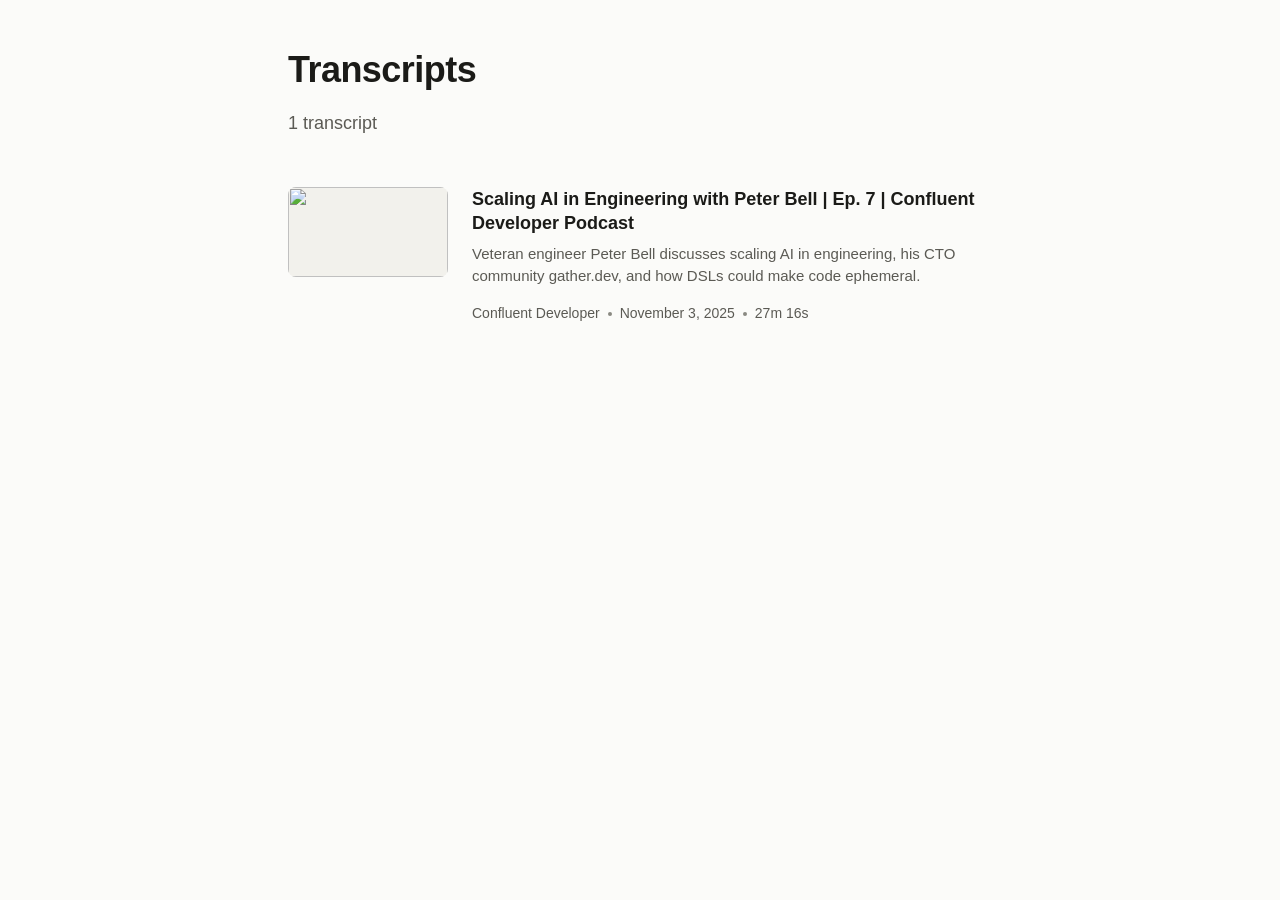
==== index.html @ d8737e91 "ytshare: publish 1 shared item(s)" ====
<!doctype html>
<html lang="en">
<head>
  <meta charset="utf-8">
  <meta name="viewport" content="width=device-width, initial-scale=1">
  <title>Transcripts</title>
  <meta name="robots" content="noindex">
  <link rel="stylesheet" href="assets/style.css">
</head>
<body>
  <main class="index-shell">
    <h1>Transcripts</h1>
    <p class="count-line">1 transcript</p>
      <ol class="library-list" role="list">
          <li class="library-item">
            <a class="thumb-link" href="t/VqaexziMnRw/" tabindex="-1" aria-hidden="true">
              <img src="https://i.ytimg.com/vi/VqaexziMnRw/mqdefault.jpg" alt="" width="320" height="180" >
            </a>
            <div>
              <h2><a href="t/VqaexziMnRw/">Scaling AI in Engineering with Peter Bell | Ep. 7 | Confluent Developer Podcast</a></h2>
                <p class="item-dek">Veteran engineer Peter Bell discusses scaling AI in engineering, his CTO community gather.dev, and how DSLs could make code ephemeral.</p>
              <p class="meta-line">
                <span>Confluent Developer</span>
                <span>November 3, 2025</span>
                <span>27m 16s</span>
              </p>
            </div>
          </li>
      </ol>
  </main>
</body>
</html>
---- assets/style.css ----
:root {
  color-scheme: light dark;
  --font-sans: -apple-system, BlinkMacSystemFont, "Segoe UI", "Noto Sans", Helvetica, Arial, sans-serif, "Apple Color Emoji", "Segoe UI Emoji";
  --text-title: clamp(1.625rem, 1.25rem + 1.5vw, 2.25rem);
  --text-dek: clamp(1.125rem, 1.05rem + 0.3vw, 1.25rem);
  --text-body: clamp(1.0625rem, 1rem + 0.25vw, 1.125rem);
  --text-quote: 1.1875rem;
  --text-h3: 1.125rem;
  --text-small: 0.875rem;
  --text-stamp: 0.8125rem;
  --leading-title: 1.2;
  --leading-body: 1.65;
  --leading-small: 1.45;
  --tracking-title: -0.015em;
  --space-1: 0.25rem;
  --space-2: 0.5rem;
  --space-3: 0.75rem;
  --space-4: 1rem;
  --space-5: 1.5rem;
  --space-6: 2rem;
  --space-7: 3rem;
  --space-section: clamp(2.5rem, 2rem + 2vw, 3.5rem);
  --measure: 40rem;
  --stamp-col: 4.5rem;
  --hang: 5.5rem;
  --rail-min: 22rem;
  --rail-max: 28rem;
  --col-gap: 3.5rem;
  --page-pad: clamp(1.25rem, 4vw, 2rem);
  --rail-top: 1.5rem;
  --scroll-offset: 5rem;
  --radius: 8px;
  --line-pad: 0.375rem 0.75rem;
  --bg: #FBFBF9;
  --surface: #F2F1EC;
  --ink-1: #1B1B18;
  --ink-2: #5B5A54;
  --ink-3: #8A8982;
  --rule: #E2E0DA;
  --accent: #2552B8;
  --accent-wash: #EAF0FB;
  --search-hit: #FBE7A1;
  --scrim: rgb(0 0 0 / 0.72);
  --scrim-strong: rgb(0 0 0 / 0.9);
  --on-scrim: #FFFFFF;
}

@media (max-width: 39.99rem) {
  :root { --hang: 0rem; }
}

@media (prefers-color-scheme: dark) {
  :root {
    --bg: #141413;
    --surface: #1E1E1C;
    --ink-1: #ECEBE6;
    --ink-2: #A3A29B;
    --ink-3: #6F6E68;
    --rule: #30302D;
    --accent: #8DB0F7;
    --accent-wash: #1B2537;
    --search-hit: #5C4B12;
  }
}

* { box-sizing: border-box; }

html {
  background: var(--bg);
  color: var(--ink-1);
  font-family: var(--font-sans);
  scroll-behavior: smooth;
}

@media (prefers-reduced-motion: reduce) {
  html { scroll-behavior: auto; }
  * { transition: none !important; }
}

body {
  margin: 0;
  font-size: var(--text-body);
  line-height: var(--leading-body);
}

a {
  color: var(--accent);
  text-decoration-thickness: 1px;
  text-underline-offset: 0.18em;
  text-decoration-color: color-mix(in srgb, var(--accent), transparent 60%);
}

a:hover { text-decoration-color: var(--accent); }

:focus-visible {
  outline: 2px solid var(--accent);
  outline-offset: 2px;
}

.sr {
  position: absolute;
  width: 1px;
  height: 1px;
  overflow: hidden;
  clip-path: inset(50%);
  white-space: nowrap;
}

.skip-link {
  position: absolute;
  left: var(--space-4);
  top: var(--space-4);
  z-index: 20;
  transform: translateY(-160%);
  background: var(--bg);
  padding: var(--space-2) var(--space-3);
  border: 1px solid var(--rule);
}

.skip-link:focus { transform: translateY(0); }

.site-bar {
  max-width: calc(77rem + 2 * var(--page-pad));
  margin: 0 auto;
  padding: var(--space-5) var(--page-pad) var(--space-6) calc(var(--page-pad) + var(--hang));
  font-size: var(--text-small);
}

.site-bar a {
  color: var(--ink-1);
  font-weight: 600;
  text-decoration: none;
}

.page-shell {
  display: grid;
  grid-template-areas: "head" "watch" "reading";
  grid-template-columns: minmax(0, 1fr);
  gap: var(--space-7);
  max-width: calc(77rem + 2 * var(--page-pad));
  margin: 0 auto;
  padding: 0 var(--page-pad);
}

.hero { grid-area: head; }
.watch-rail { grid-area: watch; }
.reading { grid-area: reading; max-width: calc(var(--measure) + var(--hang)); padding-left: var(--hang); }
.hang { padding-left: var(--hang); }
.reading .hang { padding-left: 0; }

h1 {
  margin: 0;
  color: var(--ink-1);
  font-size: var(--text-title);
  line-height: var(--leading-title);
  letter-spacing: var(--tracking-title);
  font-weight: 600;
  text-wrap: balance;
}

.dek {
  margin: var(--space-4) 0 0;
  color: var(--ink-2);
  font-size: var(--text-dek);
  line-height: 1.45;
}

.meta-line,
.provenance,
.caption,
.download-inline,
.downloads,
.copy-status,
#search-status {
  color: var(--ink-2);
  font-size: var(--text-small);
  line-height: var(--leading-small);
}

.meta-line {
  display: flex;
  flex-wrap: wrap;
  gap: var(--space-1) 0;
  margin: var(--space-4) 0 0;
  margin-left: -1.25rem;
  clip-path: inset(-4px -4px -4px calc(1.25rem - 4px));
}

.meta-line > *::before {
  content: "";
  display: inline-block;
  width: 0.25rem;
  height: 0.25rem;
  margin: 0 .5rem;
  border-radius: 50%;
  background: var(--ink-3);
  vertical-align: middle;
}

.provenance { margin: var(--space-2) 0 0; }

.watch-rail {
  min-width: 0;
}

.player-card {
  flex-shrink: 0;
  overflow: visible;
  border-radius: var(--radius);
  background: var(--surface);
}

.player-facade,
.player-frame {
  position: relative;
  display: block;
  aspect-ratio: 16 / 9;
  width: 100%;
  overflow: hidden;
  border-radius: inherit;
  color: var(--on-scrim);
  background: var(--surface);
}

.player-frame { height: auto; }

.player-facade img,
.player-frame iframe {
  display: block;
  width: 100%;
  height: 100%;
  border: 0;
  object-fit: cover;
}

.play-button {
  position: absolute;
  left: 50%;
  top: 50%;
  width: 4rem;
  height: 4rem;
  border-radius: 50%;
  transform: translate(-50%, -50%);
  background: var(--scrim);
}

.player-facade:hover .play-button,
.player-facade:focus-visible .play-button { background: var(--scrim-strong); }

.play-button::after {
  content: "";
  position: absolute;
  left: calc(50% + 2px);
  top: 50%;
  transform: translate(-38%, -50%);
  border-top: 0.8rem solid transparent;
  border-bottom: 0.8rem solid transparent;
  border-left: 1.15rem solid var(--on-scrim);
}

.play-label {
  position: absolute;
  left: 50%;
  bottom: var(--space-4);
  transform: translateX(-50%);
  border-radius: 999px;
  padding: var(--space-1) var(--space-3);
  background: var(--scrim);
  color: var(--on-scrim);
  font-size: var(--text-small);
}

.copy-control {
  width: 100%;
  margin-top: var(--space-4);
  border: 1px solid var(--rule);
  border-radius: var(--radius);
  padding: var(--space-3) var(--space-4);
  background: var(--surface);
  color: var(--ink-1);
  font: inherit;
  font-size: 1rem;
}

.copy-status { min-height: 1.3em; margin: var(--space-2) 0 0; }

.chapters-panel {
  margin-top: var(--space-5);
  border-top: 1px solid var(--rule);
  padding-top: var(--space-4);
}

.chapters-panel summary {
  min-height: 44px;
  cursor: pointer;
  color: var(--ink-2);
  font-size: var(--text-small);
}

.chapters-panel ol {
  margin: 0;
  padding: 0;
  max-height: 45dvh;
  overflow: auto;
  min-height: 0;
}

.chapter-row {
  display: grid;
  grid-template-columns: 3.5rem 1fr;
  gap: var(--space-3);
  min-height: 44px;
  align-content: center;
  border-left: 2px solid transparent;
  margin-left: calc(-2px - var(--space-3));
  padding: var(--space-2) var(--space-3);
  color: var(--ink-1);
  text-decoration: none;
  font-size: var(--text-small);
}

.chapter-row:hover {
  background: var(--accent-wash);
}

.chapter-row[aria-current="true"] {
  color: var(--accent);
  border-left-color: var(--accent);
}

.summary-card,
.quotes,
.transcript {
  margin-top: var(--space-section);
}

.summary-card {
  margin-inline: calc(-1 * var(--space-5));
  padding: var(--space-5);
  border-radius: var(--radius);
  background: var(--surface);
  break-inside: avoid;
}

.reading > :first-child { margin-top: 0; }

h2 {
  margin: 0 0 var(--space-4);
  color: var(--ink-2);
  font-size: var(--text-small);
  line-height: 1.4;
  font-weight: 600;
}

h3 {
  margin: var(--space-5) 0 var(--space-2);
  font-size: var(--text-h3);
  line-height: 1.35;
  font-weight: 600;
}

.summary-html p,
.summary-card li,
.footer p,
.not-found p {
  overflow-wrap: anywhere;
}

.summary-card ul {
  margin: 0;
  padding-left: 1.25rem;
}

.caption { margin: var(--space-5) 0 0; }

.quote-line { margin-right: 0; margin-bottom: 0; break-inside: avoid; }
.quote-line blockquote { margin: 0; }

.quote-line p {
  margin: 0;
  font-size: var(--text-quote);
  line-height: 1.5;
}

.quote-line figcaption {
  margin-top: var(--space-1);
  color: var(--ink-2);
  font-size: var(--text-small);
}

.transcript-head {
  display: flex;
  flex-wrap: wrap;
  justify-content: space-between;
  gap: var(--space-3);
  align-items: baseline;
}

.download-inline { margin: 0; }
.download-inline a + a,
.downloads a + a { margin-left: var(--space-3); }

.search-wrap {
  position: sticky;
  top: 0;
  z-index: 5;
  margin: var(--space-3) 0 var(--space-5);
  padding-top: var(--space-3);
  padding-bottom: var(--space-3);
  background: var(--bg);
}

.js .search-wrap {
  display: grid;
  grid-template-columns: minmax(0, 1fr) auto;
  align-items: center;
  gap: var(--space-3);
  margin: var(--space-3) calc(-1 * var(--space-3)) var(--space-5) calc(-1 * var(--hang) - var(--space-3));
  padding: var(--space-2) var(--space-3) var(--space-2) calc(var(--hang) + var(--space-3));
  border-bottom: 1px solid var(--rule);
}

.search-wrap label {
  display: block;
  margin-bottom: var(--space-2);
  color: var(--ink-2);
  font-size: var(--text-small);
}

.search-wrap input {
  width: 100%;
  border: 1px solid var(--ink-3);
  border-radius: var(--radius);
  padding: var(--space-2) var(--space-3);
  background: var(--bg);
  color: var(--ink-1);
  font: inherit;
  font-size: 1rem;
  line-height: 1.5;
}

#search-status { margin: 0; }

.transcript-section {
  margin-top: var(--space-6);
}

.chapter-heading {
  margin-bottom: var(--space-4);
  break-after: avoid;
}

.chapter-heading h3 {
  margin: 0;
}

.chapter-heading p {
  margin: var(--space-1) 0 0;
  color: var(--ink-2);
  font-size: var(--text-small);
  line-height: var(--leading-small);
}

.timed-line {
  display: grid;
  grid-template-columns: var(--stamp-col) minmax(0, 1fr);
  gap: var(--space-4);
  align-items: baseline;
  margin-left: calc(-1 * var(--hang) - 0.75rem);
  padding: var(--line-pad);
  scroll-margin-top: var(--scroll-offset);
}

.stamp {
  min-height: 24px;
  color: var(--ink-2);
  font-size: var(--text-stamp);
  font-weight: 500;
  font-variant-numeric: tabular-nums;
  line-height: inherit;
  text-align: right;
  text-decoration: none;
}

.transcript-line {
  margin-top: var(--space-1);
  margin-bottom: 0;
  overflow-wrap: anywhere;
}

.transcript-line span { min-width: 0; }

.transcript-line:target,
.is-current {
  background: var(--accent-wash);
}

.js .transcript-line:target { background: transparent; }
.js .transcript-line.is-current { background: var(--accent-wash); }
.is-current .stamp { color: var(--accent); }

.is-hidden { display: none; }

::highlight(transcript-search) {
  background: var(--search-hit);
  color: var(--ink-1);
}

.footer {
  max-width: calc(77rem + 2 * var(--page-pad));
  margin: var(--space-section) auto 0;
  padding: 0 var(--page-pad) var(--space-7) calc(var(--page-pad) + var(--hang));
  color: var(--ink-2);
  font-size: var(--text-small);
  line-height: var(--leading-small);
}

.footer p { max-width: var(--measure); }
.footer p { margin: var(--space-3) 0 0; }
.footer a + a { margin-left: var(--space-4); }

.index-shell,
.not-found {
  max-width: 48rem;
  margin: 0 auto;
  padding: var(--space-7) var(--page-pad);
}

.not-found {
  max-width: calc(77rem + 2 * var(--page-pad));
  padding: 0 var(--page-pad) var(--space-7) calc(var(--page-pad) + var(--hang));
}

.index-shell h1,
.not-found h1 {
  margin-bottom: var(--space-2);
}

.count-line,
.item-dek {
  color: var(--ink-2);
}

.library-list {
  list-style: none;
  margin: var(--space-7) 0 0;
  padding: 0;
}

.library-item {
  display: grid;
  grid-template-columns: 10rem minmax(0, 1fr);
  gap: var(--space-5);
  margin-top: var(--space-6);
}

.thumb-link {
  display: block;
  aspect-ratio: 16 / 9;
  overflow: hidden;
  border-radius: var(--radius);
  background: var(--surface);
}

.thumb-link img {
  display: block;
  width: 100%;
  height: 100%;
  object-fit: cover;
}

.library-item h2 {
  margin: 0;
  font-size: var(--text-h3);
  line-height: 1.35;
}

.library-item h2 a {
  color: var(--ink-1);
  text-decoration: none;
}

.library-item h2 a:hover { text-decoration: underline; }
.item-dek { margin: var(--space-2) 0 0; font-size: 0.9375rem; line-height: var(--leading-small); }

@media (min-width: 70rem) {
  .page-shell {
    grid-template-areas: "head watch" "reading watch";
    grid-template-columns: minmax(0, 45.5rem) minmax(var(--rail-min), 1fr);
    gap: var(--space-7) var(--col-gap);
  }

  .watch-rail {
    position: sticky;
    top: var(--rail-top);
    align-self: start;
    display: flex;
    flex-direction: column;
    max-height: calc(100dvh - 3rem);
  }

  .chapters-panel {
    display: flex;
    flex-direction: column;
    min-height: 0;
  }
}

@media (min-width: 40rem) and (max-width: 69.99rem) {
  .watch-rail {
    margin-left: var(--hang);
    max-width: var(--measure);
  }
}

@media (max-width: 39.99rem) {
  .site-bar,
  .page-shell,
  .footer,
  .index-shell,
  .not-found {
    padding-left: 1.25rem;
    padding-right: 1.25rem;
  }

  .page-shell { gap: var(--space-6); }

  .player-card,
  .summary-card {
    margin-left: -1.25rem;
    margin-right: -1.25rem;
    border-radius: 0;
  }

  .summary-card {
    margin-inline: -1.25rem;
    padding: var(--space-5) 1.25rem;
  }

  .timed-line {
    display: block;
    margin-inline: calc(-1 * var(--space-3));
    padding-inline: var(--space-3);
  }

  .timed-line .stamp { margin-right: var(--space-1); }
  .stamp { text-align: left; }

  .library-item {
    grid-template-columns: 7rem minmax(0, 1fr);
    gap: var(--space-4);
  }
}

@media print {
  :root {
    color-scheme: light;
    --bg: #FFFFFF;
    --ink-1: #000000;
    --ink-2: #333333;
    --surface: #FFFFFF;
    --rule: #CCCCCC;
  }

  .site-bar,
  .watch-rail,
  .search-wrap,
  .skip-link,
  .copy-control,
  .copy-status {
    display: none !important;
  }

  body { background: #FFFFFF; color: #000000; }
  .page-shell { display: block; max-width: none; }
  .reading, .footer { max-width: none; }
  .summary-card { border: 1px solid var(--rule); }
  h1, h2, h3 { break-after: avoid; }
  .summary-card, .quote-line { break-inside: avoid; }
  a { color: inherit; text-decoration: none; }
}
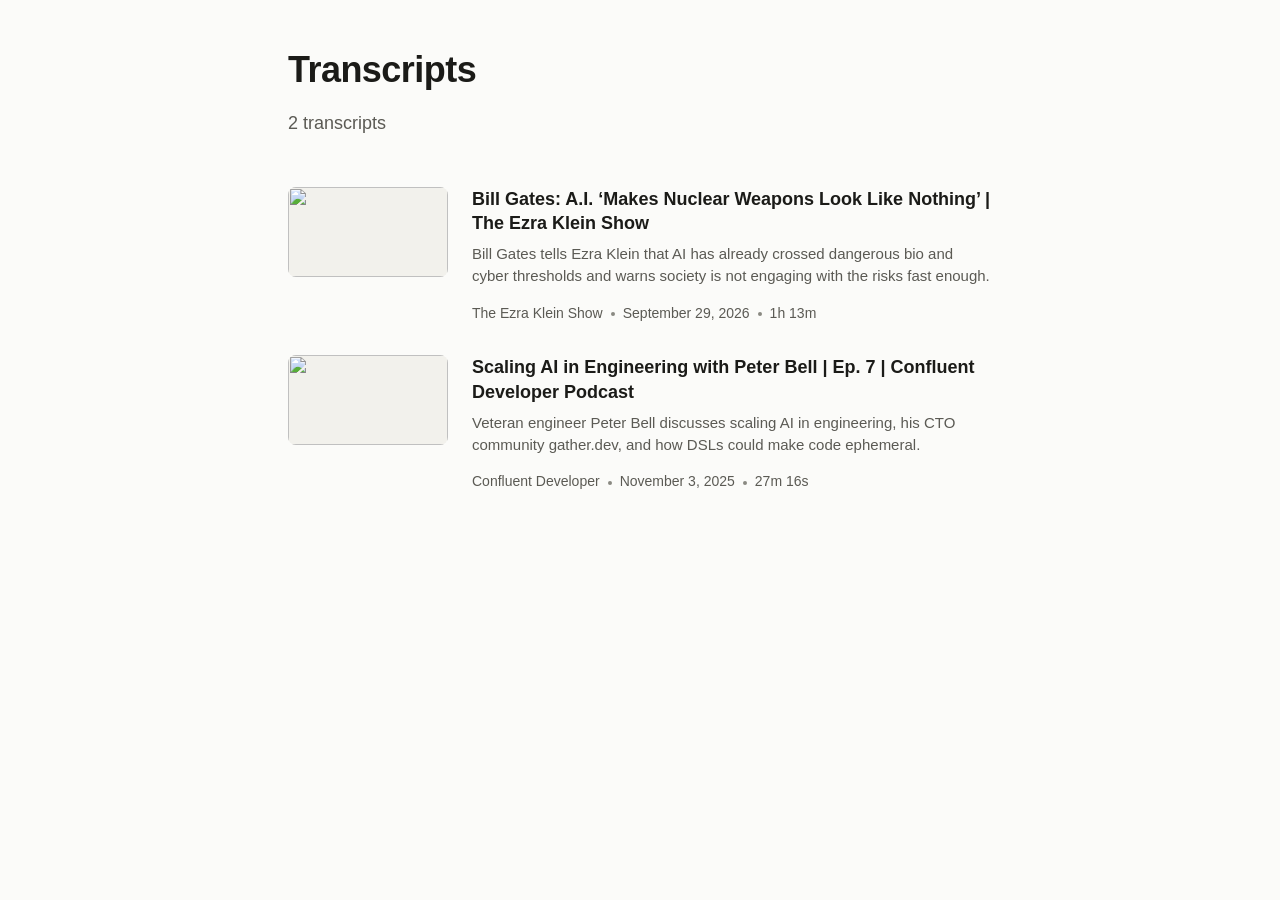
==== commit d8a87782: "ytshare: publish 2 shared item(s)" ====
--- a/index.html
+++ b/index.html
@@ -10,8 +10,22 @@
 <body>
   <main class="index-shell">
     <h1>Transcripts</h1>
-    <p class="count-line">1 transcript</p>
+    <p class="count-line">2 transcripts</p>
       <ol class="library-list" role="list">
+          <li class="library-item">
+            <a class="thumb-link" href="t/A_156w0aYtU/" tabindex="-1" aria-hidden="true">
+              <img src="https://i.ytimg.com/vi/A_156w0aYtU/mqdefault.jpg" alt="" width="320" height="180" >
+            </a>
+            <div>
+              <h2><a href="t/A_156w0aYtU/">Bill Gates: A.I. ‘Makes Nuclear Weapons Look Like Nothing’ | The Ezra Klein Show</a></h2>
+                <p class="item-dek">Bill Gates tells Ezra Klein that AI has already crossed dangerous bio and cyber thresholds and warns society is not engaging with the risks fast enough.</p>
+              <p class="meta-line">
+                <span>The Ezra Klein Show</span>
+                <span>September 29, 2026</span>
+                <span>1h 13m</span>
+              </p>
+            </div>
+          </li>
           <li class="library-item">
             <a class="thumb-link" href="t/VqaexziMnRw/" tabindex="-1" aria-hidden="true">
               <img src="https://i.ytimg.com/vi/VqaexziMnRw/mqdefault.jpg" alt="" width="320" height="180" >
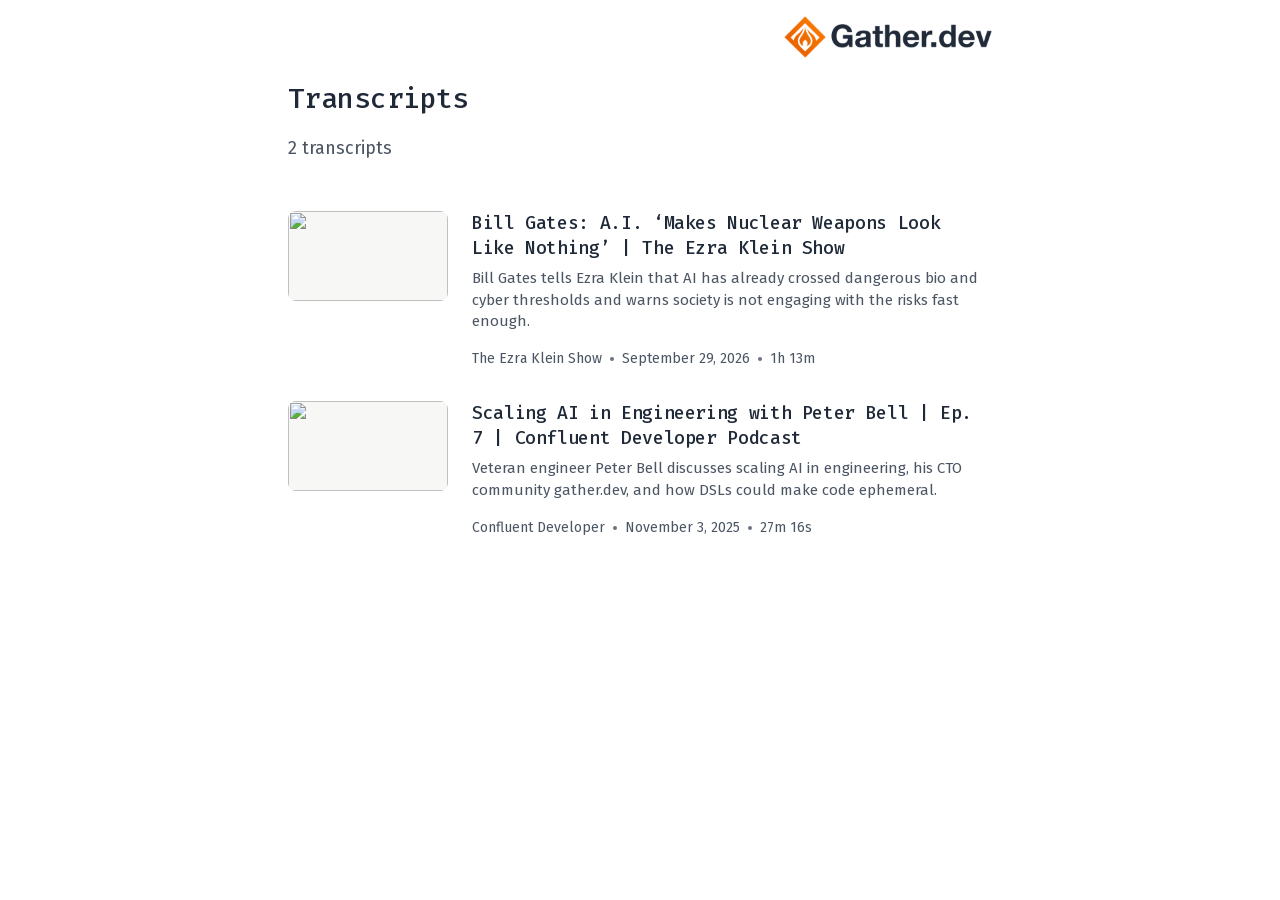
==== commit 39e191d0: "ytshare: publish 2 shared item(s)" ====
--- a/index.html
+++ b/index.html
@@ -1,13 +1,24 @@
 <!doctype html>
-<html lang="en">
+<html lang="en" data-theme="gather">
 <head>
   <meta charset="utf-8">
   <meta name="viewport" content="width=device-width, initial-scale=1">
   <title>Transcripts</title>
   <meta name="robots" content="noindex">
+  <meta property="og:title" content="Transcripts">
+  <meta property="og:type" content="website">
+<meta property="og:url" content="https://peterbell.github.io/gather-transcripts/">  <meta property="og:site_name" content="Transcripts">
+  <meta name="color-scheme" content="light">
+<link rel="icon" href="assets/favicon.png">  <link rel="preload" href="assets/fonts/fira-sans-400-latin.woff2" as="font" type="font/woff2" crossorigin>
+  <link rel="preload" href="assets/fonts/fira-mono-500-latin.woff2" as="font" type="font/woff2" crossorigin>
   <link rel="stylesheet" href="assets/style.css">
 </head>
 <body>
+  <header class="site-bar has-brand index-bar" role="banner">
+<a class="brand has-icon" href="https://gather.dev">      <picture>
+<source media="(max-width: 22.49rem)" srcset="assets/favicon.png">        <img src="assets/brand-logo.png" alt="Gather.dev">
+      </picture>
+</a>  </header>
   <main class="index-shell">
     <h1>Transcripts</h1>
     <p class="count-line">2 transcripts</p>
--- a/assets/style.css
+++ b/assets/style.css
@@ -1,3 +1,14 @@
+/* Brand type (theme "light"): Fira Sans and Fira Mono, self-hosted under the SIL OFL (fonts/OFL.txt).
+   Lazy by design: a face downloads only when text on the page uses it, so theme "auto" never fetches these. */
+@font-face { font-family: "Fira Sans"; font-style: normal; font-weight: 400; font-display: swap; src: url("fonts/fira-sans-400-latin-ext.woff2") format("woff2"); unicode-range: U+0100-02BA, U+02BD-02C5, U+02C7-02CC, U+02CE-02D7, U+02DD-02FF, U+0304, U+0308, U+0329, U+1D00-1DBF, U+1E00-1E9F, U+1EF2-1EFF, U+2020, U+20A0-20AB, U+20AD-20C4, U+2113, U+2C60-2C7F, U+A720-A7FF; }
+@font-face { font-family: "Fira Sans"; font-style: normal; font-weight: 400; font-display: swap; src: url("fonts/fira-sans-400-latin.woff2") format("woff2"); unicode-range: U+0000-00FF, U+0131, U+0152-0153, U+02BB-02BC, U+02C6, U+02DA, U+02DC, U+0304, U+0308, U+0329, U+2000-206F, U+20AC, U+2122, U+2191, U+2193, U+2212, U+2215, U+FEFF, U+FFFD; }
+@font-face { font-family: "Fira Sans"; font-style: italic; font-weight: 400; font-display: swap; src: url("fonts/fira-sans-400-italic-latin-ext.woff2") format("woff2"); unicode-range: U+0100-02BA, U+02BD-02C5, U+02C7-02CC, U+02CE-02D7, U+02DD-02FF, U+0304, U+0308, U+0329, U+1D00-1DBF, U+1E00-1E9F, U+1EF2-1EFF, U+2020, U+20A0-20AB, U+20AD-20C4, U+2113, U+2C60-2C7F, U+A720-A7FF; }
+@font-face { font-family: "Fira Sans"; font-style: italic; font-weight: 400; font-display: swap; src: url("fonts/fira-sans-400-italic-latin.woff2") format("woff2"); unicode-range: U+0000-00FF, U+0131, U+0152-0153, U+02BB-02BC, U+02C6, U+02DA, U+02DC, U+0304, U+0308, U+0329, U+2000-206F, U+20AC, U+2122, U+2191, U+2193, U+2212, U+2215, U+FEFF, U+FFFD; }
+@font-face { font-family: "Fira Sans"; font-style: normal; font-weight: 700; font-display: swap; src: url("fonts/fira-sans-700-latin-ext.woff2") format("woff2"); unicode-range: U+0100-02BA, U+02BD-02C5, U+02C7-02CC, U+02CE-02D7, U+02DD-02FF, U+0304, U+0308, U+0329, U+1D00-1DBF, U+1E00-1E9F, U+1EF2-1EFF, U+2020, U+20A0-20AB, U+20AD-20C4, U+2113, U+2C60-2C7F, U+A720-A7FF; }
+@font-face { font-family: "Fira Sans"; font-style: normal; font-weight: 700; font-display: swap; src: url("fonts/fira-sans-700-latin.woff2") format("woff2"); unicode-range: U+0000-00FF, U+0131, U+0152-0153, U+02BB-02BC, U+02C6, U+02DA, U+02DC, U+0304, U+0308, U+0329, U+2000-206F, U+20AC, U+2122, U+2191, U+2193, U+2212, U+2215, U+FEFF, U+FFFD; }
+@font-face { font-family: "Fira Mono"; font-style: normal; font-weight: 500; font-display: swap; src: url("fonts/fira-mono-500-latin-ext.woff2") format("woff2"); unicode-range: U+0100-02BA, U+02BD-02C5, U+02C7-02CC, U+02CE-02D7, U+02DD-02FF, U+0304, U+0308, U+0329, U+1D00-1DBF, U+1E00-1E9F, U+1EF2-1EFF, U+2020, U+20A0-20AB, U+20AD-20C4, U+2113, U+2C60-2C7F, U+A720-A7FF; }
+@font-face { font-family: "Fira Mono"; font-style: normal; font-weight: 500; font-display: swap; src: url("fonts/fira-mono-500-latin.woff2") format("woff2"); unicode-range: U+0000-00FF, U+0131, U+0152-0153, U+02BB-02BC, U+02C6, U+02DA, U+02DC, U+0304, U+0308, U+0329, U+2000-206F, U+20AC, U+2122, U+2191, U+2193, U+2212, U+2215, U+FEFF, U+FFFD; }
+
 :root {
   color-scheme: light dark;
   --font-sans: -apple-system, BlinkMacSystemFont, "Segoe UI", "Noto Sans", Helvetica, Arial, sans-serif, "Apple Color Emoji", "Segoe UI Emoji";
@@ -12,6 +23,9 @@
   --leading-body: 1.65;
   --leading-small: 1.45;
   --tracking-title: -0.015em;
+  --font-display: var(--font-sans);   /* headings, stamps, site name */
+  --weight-head: 600;
+  --tracking-head: 0;
   --space-1: 0.25rem;
   --space-2: 0.5rem;
   --space-3: 0.75rem;
@@ -50,7 +64,7 @@
 }
 
 @media (prefers-color-scheme: dark) {
-  :root {
+  :root:not([data-theme="gather"]):not([data-theme="light"]) {
     --bg: #141413;
     --surface: #1E1E1C;
     --ink-1: #ECEBE6;
@@ -63,6 +77,34 @@
   }
 }
 
+/* Brand theme: site.theme = "light". Gather light palette and type, light only, no dark scheme.
+   Contrast (on bg / surface / wash): ink-1 14.7 / 13.7 / 12.7; ink-2 7.6 / 7.1 / 6.5; accent 5.4 / 5.0 / 4.6.
+   Gather orange #ff6600 is 2.9:1 on white, too light for text or a focus ring, so --accent is the same
+   hue (oklch 43.5) taken down to AA. The pure orange lives in the logo. ink-3 is non-text only and needs
+   3:1 because it draws the search field border: Gather soft #9ca3af is 2.5:1, so ink-3 is #6b7280 (4.8:1). */
+:root[data-theme="light"] {
+  color-scheme: light;             /* neutral light only: the auto tokens without the dark scheme */
+}
+
+:root[data-theme="gather"] {
+  color-scheme: light;
+  --font-sans: "Fira Sans", -apple-system, BlinkMacSystemFont, "Segoe UI", Roboto, Helvetica, Arial, sans-serif;
+  --font-display: "Fira Mono", ui-monospace, Menlo, Consolas, "Courier New", monospace;
+  --weight-head: 500;
+  --tracking-title: -0.02em;
+  --tracking-head: -0.02em;
+  --text-title: clamp(1.5rem, 1.2rem + 1.2vw, 1.75rem);   /* Mono runs wide: two lines for a typical title at desktop */
+  --bg: #FFFFFF;
+  --surface: #F7F7F5;
+  --ink-1: #1F2937;
+  --ink-2: #4B5563;
+  --ink-3: #6B7280;
+  --rule: #E0DDD6;
+  --accent: #B74700;
+  --accent-wash: #F0EEEA;
+  --search-hit: #FBE7A1;
+}
+
 * { box-sizing: border-box; }
 
 html {
@@ -120,16 +162,43 @@
 .skip-link:focus { transform: translateY(0); }
 
 .site-bar {
+  display: flex;
+  align-items: center;
+  gap: var(--space-4);
   max-width: calc(77rem + 2 * var(--page-pad));
   margin: 0 auto;
   padding: var(--space-5) var(--page-pad) var(--space-6) calc(var(--page-pad) + var(--hang));
   font-size: var(--text-small);
 }
 
-.site-bar a {
+.site-bar.has-brand {
+  padding-top: var(--space-4);
+  padding-bottom: var(--space-5);
+  font-size: 1rem;   /* the site name holds its own beside the mark */
+}
+
+.site-name {
+  min-width: 0;
   color: var(--ink-1);
-  font-weight: 600;
+  font-family: var(--font-display);
+  font-weight: var(--weight-head);
+  letter-spacing: var(--tracking-head);
   text-decoration: none;
+}
+
+/* Host brand, top right. The lockup is sized by height so any brand's mark sets one bar height:
+   42px tall puts the 2476x501 Gather lockup at 207px wide (logo.md floor: 200px). Clear space
+   (a quarter of the height, 10.5px) is held by the bar padding and the 1rem gap. Never filtered or recolored. */
+.brand {
+  display: block;
+  flex-shrink: 0;
+  margin-left: auto;
+}
+
+.brand img {
+  display: block;
+  width: auto;
+  height: 42px;
 }
 
 .page-shell {
@@ -153,8 +222,9 @@
   color: var(--ink-1);
   font-size: var(--text-title);
   line-height: var(--leading-title);
+  font-family: var(--font-display);
   letter-spacing: var(--tracking-title);
-  font-weight: 600;
+  font-weight: var(--weight-head);
   text-wrap: balance;
 }
 
@@ -298,8 +368,11 @@
 }
 
 .chapters-panel ol {
-  margin: 0;
-  padding: 0;
+  /* The list scrolls, so it clips anything outside its box: widen the box by the rows' outdent,
+     or the active bar and the hover wash's left padding are cut off. */
+  margin: 0 0 0 calc(-2px - var(--space-3));
+  padding: 0 0 0 calc(2px + var(--space-3));
+  list-style: none;
   max-height: 45dvh;
   overflow: auto;
   min-height: 0;
@@ -347,16 +420,20 @@
 h2 {
   margin: 0 0 var(--space-4);
   color: var(--ink-2);
+  font-family: var(--font-display);
   font-size: var(--text-small);
   line-height: 1.4;
-  font-weight: 600;
+  font-weight: var(--weight-head);
+  letter-spacing: var(--tracking-head);
 }
 
 h3 {
   margin: var(--space-5) 0 var(--space-2);
+  font-family: var(--font-display);
   font-size: var(--text-h3);
   line-height: 1.35;
-  font-weight: 600;
+  font-weight: var(--weight-head);
+  letter-spacing: var(--tracking-head);
 }
 
 .summary-html p,
@@ -439,6 +516,11 @@
   line-height: 1.5;
 }
 
+.search-wrap input::placeholder {
+  color: var(--ink-2);
+  opacity: 1;
+}
+
 #search-status { margin: 0; }
 
 .transcript-section {
@@ -474,6 +556,7 @@
 .stamp {
   min-height: 24px;
   color: var(--ink-2);
+  font-family: var(--font-display);
   font-size: var(--text-stamp);
   font-weight: 500;
   font-variant-numeric: tabular-nums;
@@ -525,6 +608,13 @@
   margin: 0 auto;
   padding: var(--space-7) var(--page-pad);
 }
+
+.site-bar.index-bar {
+  max-width: 48rem;
+  padding-left: var(--page-pad);
+}
+
+.index-bar + .index-shell { padding-top: 0; }
 
 .not-found {
   max-width: calc(77rem + 2 * var(--page-pad));
@@ -625,6 +715,9 @@
 
   .page-shell { gap: var(--space-6); }
 
+  /* Phones: the 207px lockup needs the room. At 14px the site name leaves the full 16px gap down to 360px. */
+  .site-bar.has-brand { font-size: var(--text-small); }
+
   .player-card,
   .summary-card {
     margin-left: -1.25rem;
@@ -652,8 +745,15 @@
   }
 }
 
+/* Under 360px the lockup cannot keep 200px and its clear space beside the site name:
+   the template swaps in the square icon (site.favicon) and it sits at 32px (logo.md floor: 24px). */
+@media (max-width: 22.49rem) {
+  .brand.has-icon img { height: 32px; }
+}
+
 @media print {
-  :root {
+  :root,
+  :root[data-theme] {
     color-scheme: light;
     --bg: #FFFFFF;
     --ink-1: #000000;
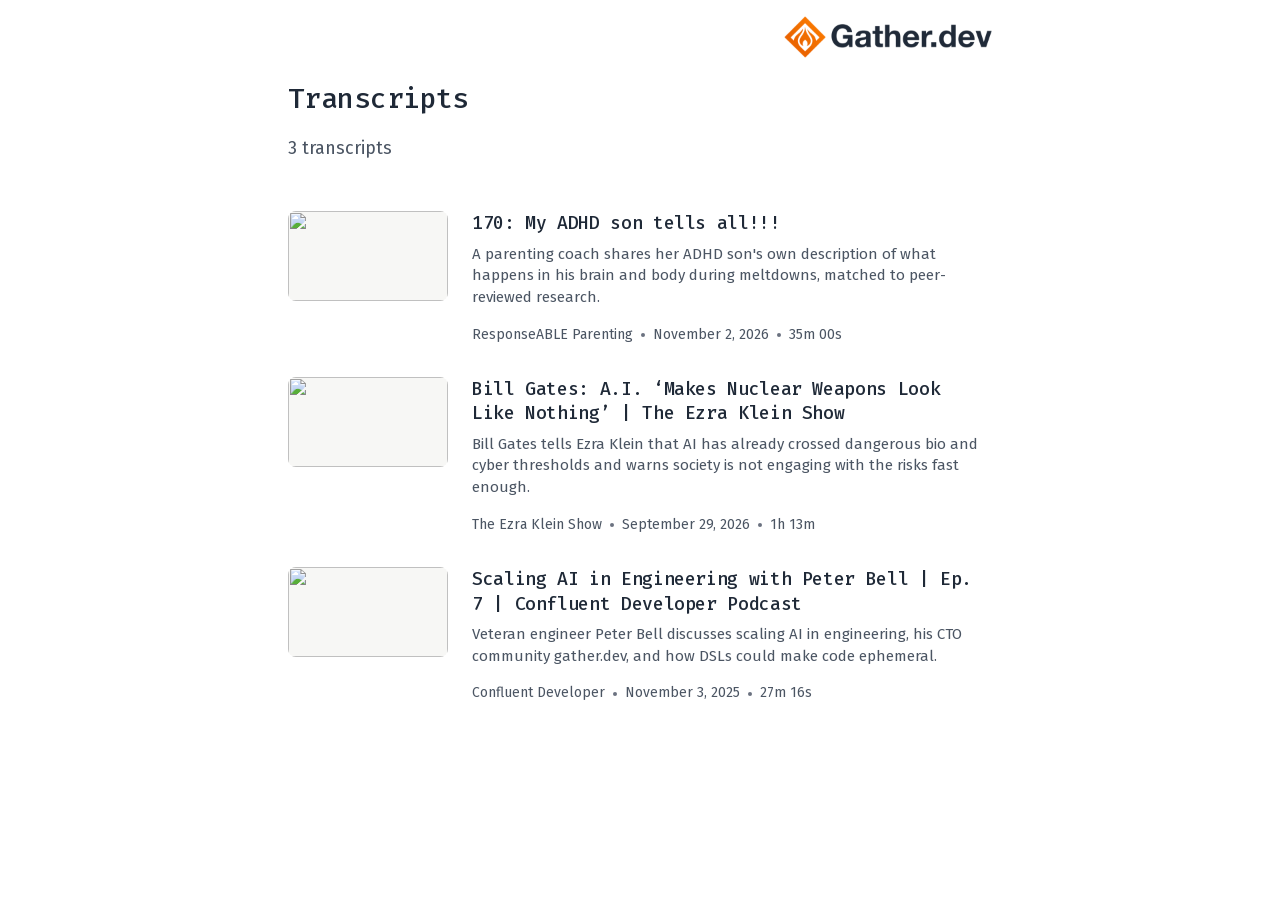
==== commit 31134987: "ytshare: publish 3 shared item(s)" ====
--- a/index.html
+++ b/index.html
@@ -21,8 +21,22 @@
 </a>  </header>
   <main class="index-shell">
     <h1>Transcripts</h1>
-    <p class="count-line">2 transcripts</p>
+    <p class="count-line">3 transcripts</p>
       <ol class="library-list" role="list">
+          <li class="library-item">
+            <a class="thumb-link" href="t/5x3hjakV9cQ/" tabindex="-1" aria-hidden="true">
+              <img src="https://i.ytimg.com/vi/5x3hjakV9cQ/mqdefault.jpg" alt="" width="320" height="180" >
+            </a>
+            <div>
+              <h2><a href="t/5x3hjakV9cQ/">170: My ADHD son tells all!!!</a></h2>
+                <p class="item-dek">A parenting coach shares her ADHD son&#39;s own description of what happens in his brain and body during meltdowns, matched to peer-reviewed research.</p>
+              <p class="meta-line">
+                <span>ResponseABLE Parenting</span>
+                <span>November 2, 2026</span>
+                <span>35m 00s</span>
+              </p>
+            </div>
+          </li>
           <li class="library-item">
             <a class="thumb-link" href="t/A_156w0aYtU/" tabindex="-1" aria-hidden="true">
               <img src="https://i.ytimg.com/vi/A_156w0aYtU/mqdefault.jpg" alt="" width="320" height="180" >
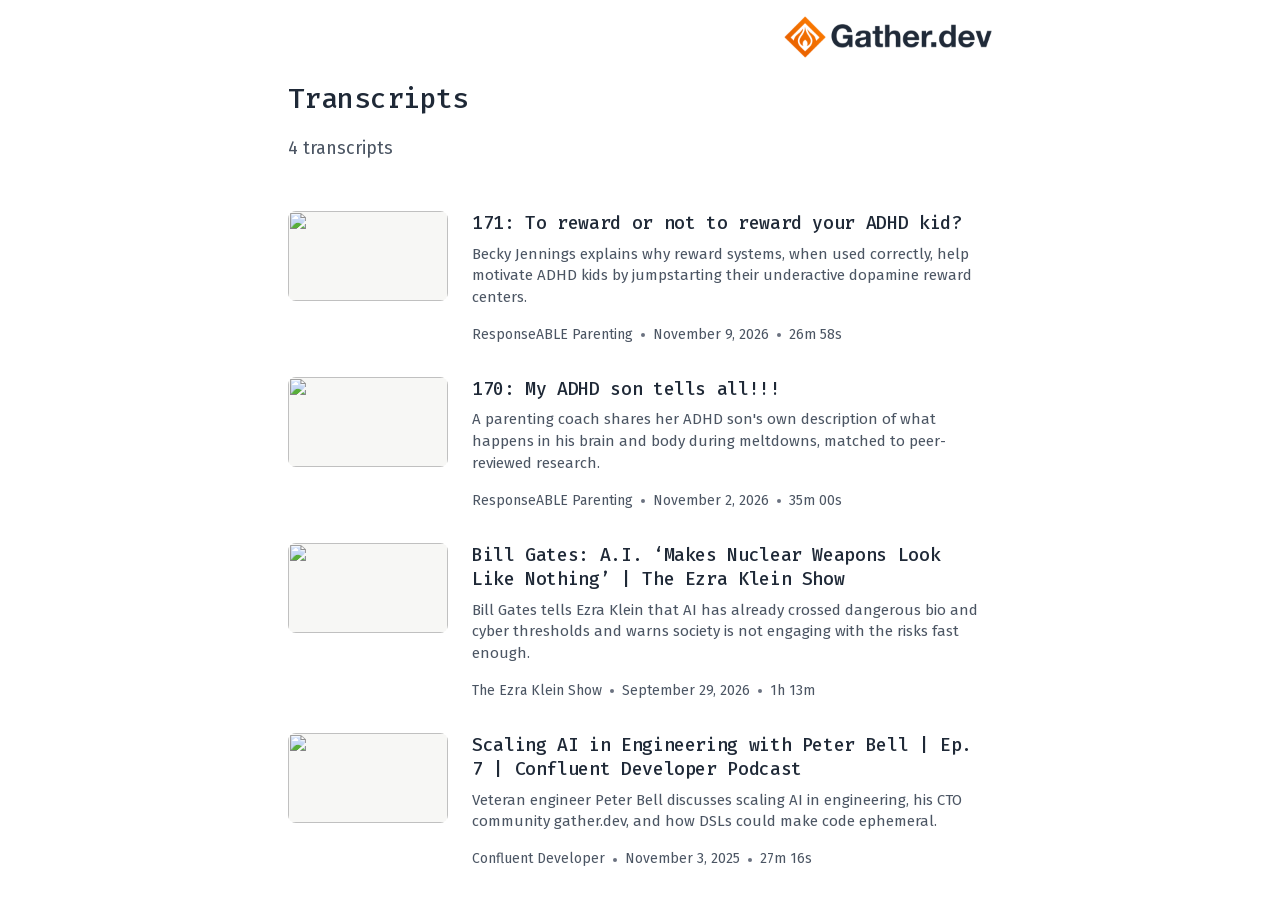
==== commit af28e396: "ytshare: publish 4 shared item(s)" ====
--- a/index.html
+++ b/index.html
@@ -21,8 +21,22 @@
 </a>  </header>
   <main class="index-shell">
     <h1>Transcripts</h1>
-    <p class="count-line">3 transcripts</p>
+    <p class="count-line">4 transcripts</p>
       <ol class="library-list" role="list">
+          <li class="library-item">
+            <a class="thumb-link" href="t/AOEcNWew8Ek/" tabindex="-1" aria-hidden="true">
+              <img src="https://i.ytimg.com/vi/AOEcNWew8Ek/mqdefault.jpg" alt="" width="320" height="180" >
+            </a>
+            <div>
+              <h2><a href="t/AOEcNWew8Ek/">171: To reward or not to reward your ADHD kid?</a></h2>
+                <p class="item-dek">Becky Jennings explains why reward systems, when used correctly, help motivate ADHD kids by jumpstarting their underactive dopamine reward centers.</p>
+              <p class="meta-line">
+                <span>ResponseABLE Parenting</span>
+                <span>November 9, 2026</span>
+                <span>26m 58s</span>
+              </p>
+            </div>
+          </li>
           <li class="library-item">
             <a class="thumb-link" href="t/5x3hjakV9cQ/" tabindex="-1" aria-hidden="true">
               <img src="https://i.ytimg.com/vi/5x3hjakV9cQ/mqdefault.jpg" alt="" width="320" height="180" >
